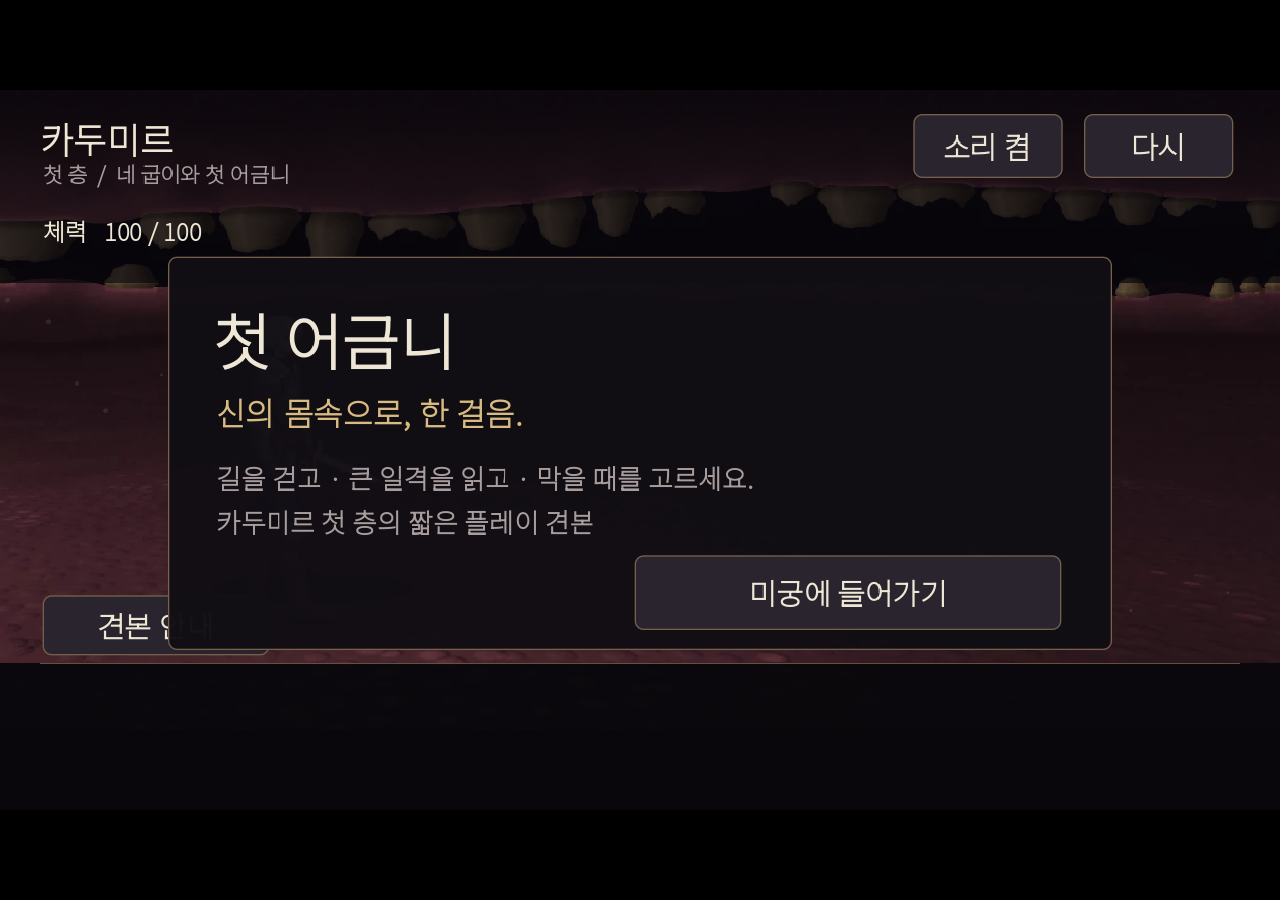
==== k-dac90be384e3/index.html @ bda80904 "room one — index.html" ====
<!DOCTYPE html>
<html lang="en">
	<head>
		<meta charset="utf-8">
		<meta name="viewport" content="width=device-width, user-scalable=no, initial-scale=1.0">
		<title>카두미르 — 첫 어금니</title>
		<style>
html, body, #canvas {
	margin: 0;
	padding: 0;
	border: 0;
}

body {
	color: white;
	background-color: black;
	overflow: hidden;
	touch-action: none;
}

#canvas {
	display: block;
}

#canvas:focus {
	outline: none;
}

#status, #status-splash, #status-progress {
	position: absolute;
	left: 0;
	right: 0;
}

#status, #status-splash {
	top: 0;
	bottom: 0;
}

#status {
	background-color: #242424;
	display: flex;
	flex-direction: column;
	justify-content: center;
	align-items: center;
	visibility: hidden;
}

#status-splash {
	max-height: 100%;
	max-width: 100%;
	margin: auto;
}

#status-splash.show-image--false {
	display: none;
}

#status-splash.fullsize--true {
	height: 100%;
	width: 100%;
	object-fit: contain;
}

#status-splash.use-filter--false {
	image-rendering: pixelated;
}

#status-progress, #status-notice {
	display: none;
}

#status-progress {
	bottom: 10%;
	width: 50%;
	margin: 0 auto;
}

#status-notice {
	background-color: #5b3943;
	border-radius: 0.5rem;
	border: 1px solid #9b3943;
	color: #e0e0e0;
	font-family: 'Noto Sans', 'Droid Sans', Arial, sans-serif;
	line-height: 1.3;
	margin: 0 2rem;
	overflow: hidden;
	padding: 1rem;
	text-align: center;
	z-index: 1;
}
		</style>
		<meta name="viewport" content="width=device-width,initial-scale=1,viewport-fit=cover"><style>html,body{background:#09070d;touch-action:none;overscroll-behavior:none}</style>
	</head>
	<body>
		<canvas id="canvas">
			Your browser does not support the canvas tag.
		</canvas>

		<noscript>
			Your browser does not support JavaScript.
		</noscript>

		<div id="status">
			<img id="status-splash" class="show-image--true fullsize--true use-filter--true" src="index.png" alt="">
			<progress id="status-progress"></progress>
			<div id="status-notice"></div>
		</div>

		<script src="index.js"></script>
		<script>
const GODOT_CONFIG = {"args":[],"canvasResizePolicy":2,"emscriptenPoolSize":8,"ensureCrossOriginIsolationHeaders":true,"executable":"index","experimentalVK":false,"fileSizes":{"index.pck":8022700,"index.wasm":39514754},"focusCanvas":true,"gdextensionLibs":[],"godotPoolSize":4};
const GODOT_THREADS_ENABLED = false;
const engine = new Engine(GODOT_CONFIG);

(function () {
	const statusOverlay = document.getElementById('status');
	const statusProgress = document.getElementById('status-progress');
	const statusNotice = document.getElementById('status-notice');

	let initializing = true;
	let statusMode = '';

	function setStatusMode(mode) {
		if (statusMode === mode || !initializing) {
			return;
		}
		if (mode === 'hidden') {
			statusOverlay.remove();
			initializing = false;
			return;
		}
		statusOverlay.style.visibility = 'visible';
		statusProgress.style.display = mode === 'progress' ? 'block' : 'none';
		statusNotice.style.display = mode === 'notice' ? 'block' : 'none';
		statusMode = mode;
	}

	function setStatusNotice(text) {
		while (statusNotice.lastChild) {
			statusNotice.removeChild(statusNotice.lastChild);
		}
		const lines = text.split('\n');
		lines.forEach((line) => {
			statusNotice.appendChild(document.createTextNode(line));
			statusNotice.appendChild(document.createElement('br'));
		});
	}

	function displayFailureNotice(err) {
		console.error(err);
		if (err instanceof Error) {
			setStatusNotice(err.message);
		} else if (typeof err === 'string') {
			setStatusNotice(err);
		} else {
			setStatusNotice('An unknown error occurred.');
		}
		setStatusMode('notice');
		initializing = false;
	}

	const missing = Engine.getMissingFeatures({
		threads: GODOT_THREADS_ENABLED,
	});

	if (missing.length !== 0) {
		if (GODOT_CONFIG['serviceWorker'] && GODOT_CONFIG['ensureCrossOriginIsolationHeaders'] && 'serviceWorker' in navigator) {
			let serviceWorkerRegistrationPromise;
			try {
				serviceWorkerRegistrationPromise = navigator.serviceWorker.getRegistration();
			} catch (err) {
				serviceWorkerRegistrationPromise = Promise.reject(new Error('Service worker registration failed.'));
			}
			// There's a chance that installing the service worker would fix the issue
			Promise.race([
				serviceWorkerRegistrationPromise.then((registration) => {
					if (registration != null) {
						return Promise.reject(new Error('Service worker already exists.'));
					}
					return registration;
				}).then(() => engine.installServiceWorker()),
				// For some reason, `getRegistration()` can stall
				new Promise((resolve) => {
					setTimeout(() => resolve(), 2000);
				}),
			]).then(() => {
				// Reload if there was no error.
				window.location.reload();
			}).catch((err) => {
				console.error('Error while registering service worker:', err);
			});
		} else {
			// Display the message as usual
			const missingMsg = 'Error\nThe following features required to run Godot projects on the Web are missing:\n';
			displayFailureNotice(missingMsg + missing.join('\n'));
		}
	} else {
		setStatusMode('progress');
		engine.startGame({
			'onProgress': function (current, total) {
				if (current > 0 && total > 0) {
					statusProgress.value = current;
					statusProgress.max = total;
				} else {
					statusProgress.removeAttribute('value');
					statusProgress.removeAttribute('max');
				}
			},
		}).then(() => {
			setStatusMode('hidden');
		}, displayFailureNotice);
	}
}());
		</script>
	</body>
</html>
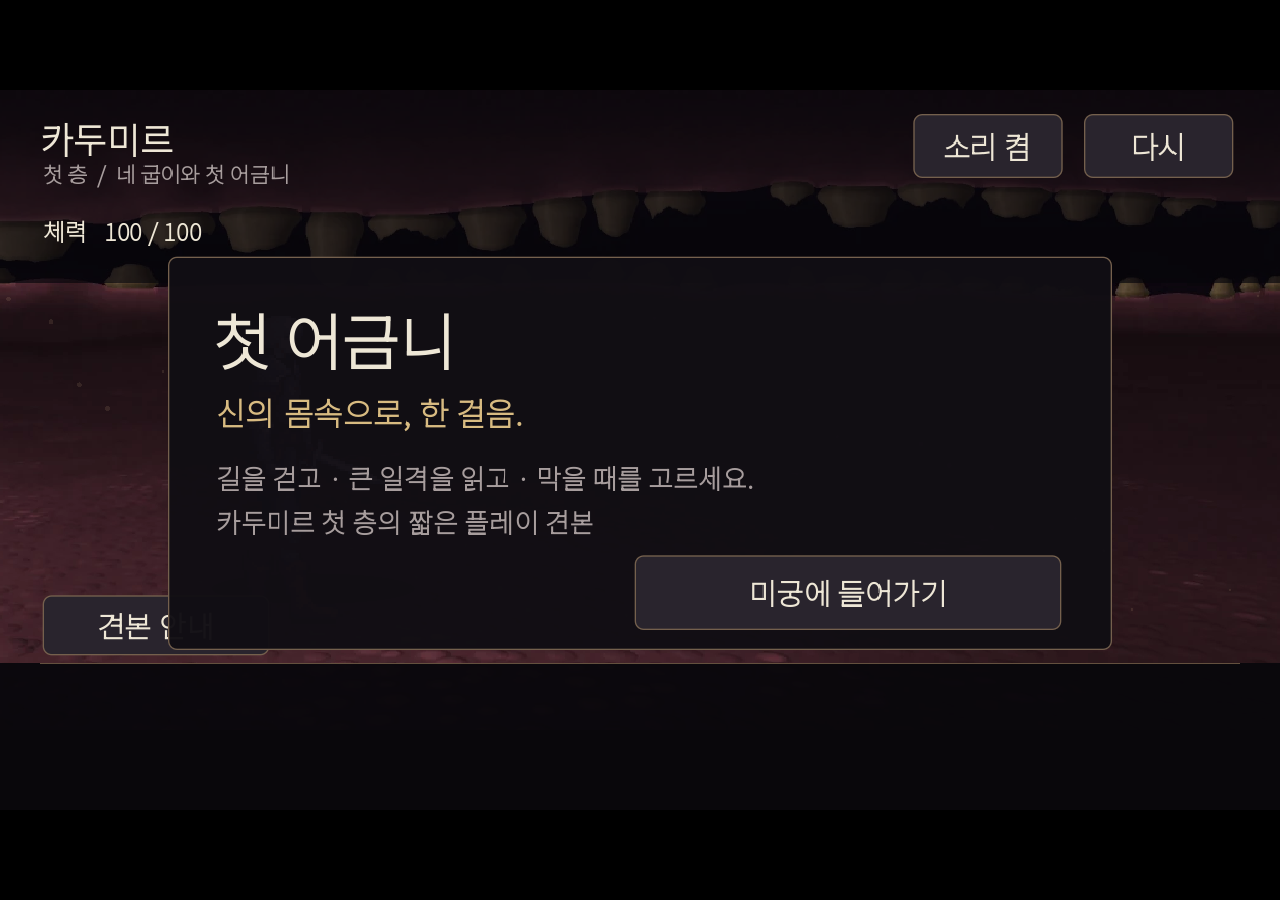
==== commit 6de0681f: "sample — index.html" ====
--- a/k-dac90be384e3/index.html
+++ b/k-dac90be384e3/index.html
@@ -109,7 +109,7 @@
 
 		<script src="index.js"></script>
 		<script>
-const GODOT_CONFIG = {"args":[],"canvasResizePolicy":2,"emscriptenPoolSize":8,"ensureCrossOriginIsolationHeaders":true,"executable":"index","experimentalVK":false,"fileSizes":{"index.pck":8022700,"index.wasm":39514754},"focusCanvas":true,"gdextensionLibs":[],"godotPoolSize":4};
+const GODOT_CONFIG = {"args":[],"canvasResizePolicy":2,"emscriptenPoolSize":8,"ensureCrossOriginIsolationHeaders":true,"executable":"index","experimentalVK":false,"fileSizes":{"index.pck":8015148,"index.wasm":39514754},"focusCanvas":true,"gdextensionLibs":[],"godotPoolSize":4};
 const GODOT_THREADS_ENABLED = false;
 const engine = new Engine(GODOT_CONFIG);
 
